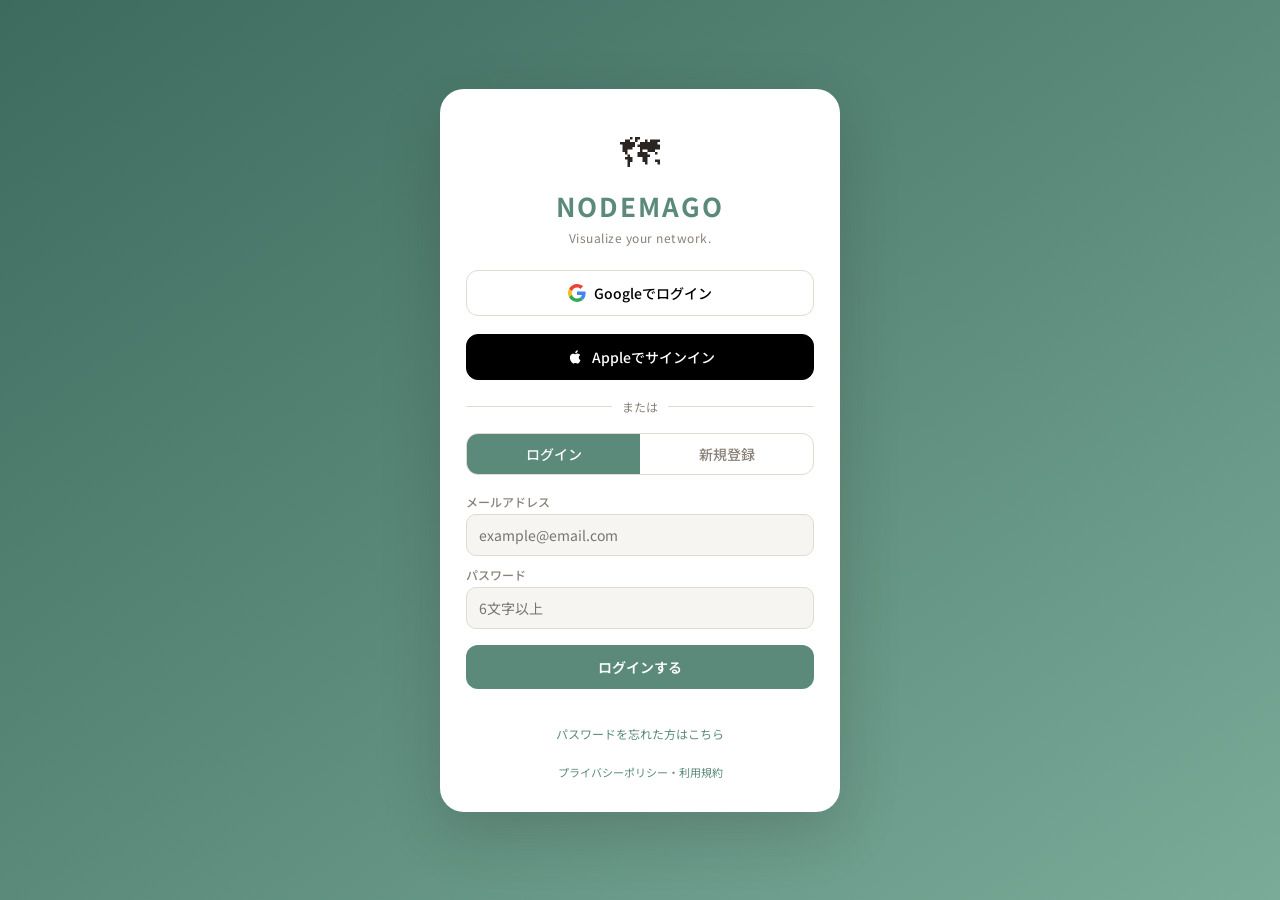
==== index.html @ d0f632e3 "編集中バナーのセーフエリア対応を配信、未使用のicons.svgを削除" ====
<!doctype html>
<html lang="en">
  <head>
    <meta charset="UTF-8" />
    <link rel="icon" type="image/svg+xml" href="./favicon-n.svg" />
    <meta name="viewport" content="width=device-width,initial-scale=1,maximum-scale=1,user-scalable=no,viewport-fit=cover" />
    <title>Nodemago</title>
    <link rel="stylesheet" href="https://fonts.googleapis.com/css2?family=Noto+Sans+JP:wght@300;400;500;700&display=swap">
    <script type="module" crossorigin src="./assets/index-s8ovEZ8E.js"></script>
    <link rel="stylesheet" crossorigin href="./assets/index-DgLiJOSO.css">
  </head>
  <body>
    <div id="root"></div>
    <script>
      // 旧アプリのService Workerの後片付け（登録が残っている端末だけで動く）
      if ('serviceWorker' in navigator) {
        navigator.serviceWorker.getRegistrations()
          .then(function (rs) { rs.forEach(function (r) { r.unregister(); }); })
          .catch(function () {});
        if (window.caches && caches.keys) {
          caches.keys()
            .then(function (ks) { ks.forEach(function (k) { caches.delete(k); }); })
            .catch(function () {});
        }
      }
    </script>
  </body>
</html>
---- assets/index-DgLiJOSO.css ----
*,:before,:after{box-sizing:border-box}::-webkit-scrollbar{width:3px}::-webkit-scrollbar-thumb{background:var(--bdr);border-radius:3px}:root{--bg:#f7f5f2;--sur:#fff;--bdr:#e0dbd0;--txt:#2a2520;--acc:#5b8a7a;--accl:#eaf3ef;--muted:#8a8078;--lightningcss-light:initial;--lightningcss-dark: ;color-scheme:light;color:var(--txt);font-synthesis:none;text-rendering:optimizelegibility;font-family:Noto Sans JP,sans-serif}body{margin:0}#root{box-sizing:border-box;flex-direction:column;width:100%;max-width:100%;height:100dvh;margin:0 auto;display:flex;overflow:hidden}h1,h2{color:var(--txt);font-weight:500}h1{letter-spacing:-1.68px;margin:32px 0;font-size:56px}@media (width<=1024px){h1{margin:20px 0;font-size:36px}}h2{letter-spacing:-.24px;margin:0 0 8px;font-size:24px;line-height:118%}@media (width<=1024px){h2{font-size:20px}}p{margin:0}code,.counter{color:var(--txt);border-radius:4px;display:inline-flex}code{background:#f4f3ec;padding:4px 8px;font-size:15px;line-height:135%}.rem-item{cursor:pointer;background:#fff;border:1px solid #e0dbd0;border-radius:8px;margin-bottom:6px;padding:8px 10px;position:relative}.rem-item.overdue{background:#fff0f0;border-color:#ffb3b3}.rem-item-name{color:#2a2520;font-size:14px;font-weight:500}.rem-item-dt{color:#5b8a7a;margin-top:2px;font-size:11px}.rem-item-memo{color:#8a8078;margin-top:2px;font-size:10px}.rem-clear-btn{color:#c0392b;cursor:pointer;background:#fff0f0;border:1px solid #ffb3b3;border-radius:8px;margin-top:6px;padding:3px 10px;font-size:11px}.bmon{margin-bottom:10px}.bmon-t{color:#5b8a7a;border-bottom:1px solid #e0dbd0;margin-bottom:4px;padding:2px 0;font-size:13px;font-weight:700}.brow{cursor:pointer;-webkit-tap-highlight-color:transparent;align-items:center;gap:6px;padding:3px 0;font-size:13px;display:flex}.brow.today{color:#a07010;background:#fffbe6;border-radius:6px;padding:3px 6px;font-weight:700}.bday-d{color:#8a8078;width:28px;font-size:12px}.hbtn{border:1px solid var(--bdr);background:var(--sur);color:var(--txt);cursor:pointer;white-space:nowrap;-webkit-tap-highlight-color:transparent;border-radius:18px;padding:5px 10px;font-family:inherit;font-size:12px;transition:all .15s}.hbtn:active{background:var(--accl);border-color:var(--acc);color:var(--acc)}.hbtn.pri{background:var(--acc);color:#fff;border-color:var(--acc)}.hbtn.pri:active{opacity:.85}.hbtn.danger{color:#c0392b;border-color:#e8d0cf}.page-tabs{background:var(--sur);border-bottom:1px solid var(--bdr);-webkit-overflow-scrolling:touch;flex-flow:row;flex-shrink:0;align-items:center;gap:6px;padding:5px 10px;display:flex;position:relative;overflow-x:auto}.ptab{border:1px solid var(--bdr);cursor:pointer;white-space:nowrap;-webkit-tap-highlight-color:transparent;border-radius:14px;padding:4px 13px;font-family:inherit;font-size:12px;transition:all .15s}.ptab.active{background:var(--acc);color:#fff;border-color:var(--acc)}.ptab:active:not(.active){background:var(--accl);border-color:var(--acc);color:var(--acc)}.pt-dash{border:1px dashed var(--bdr);cursor:pointer;color:var(--muted);-webkit-tap-highlight-color:transparent;white-space:nowrap;background:0 0;border-radius:14px;padding:4px 11px;font-family:inherit;font-size:12px}.pt-dash:active{border-color:var(--acc);color:var(--acc)}.map-name-input{color:var(--txt);cursor:text;background:0 0;border:none;outline:none;flex-shrink:1;width:auto;min-width:8ch;max-width:20ch;font-family:inherit;font-size:16px;font-weight:700}.map-name-input:focus{background:var(--accl);border-radius:6px;padding:0 4px}:root{--sab:env(safe-area-inset-bottom);--login-grad:linear-gradient(145deg, #3d6b5e 0%, #5b8a7a 50%, #7aab99 100%)}#login-ov{background:var(--login-grad);z-index:9999;justify-content:center;align-items:center;padding:20px;display:flex;position:fixed;inset:0}.login-card{background:var(--sur);-webkit-overflow-scrolling:touch;border-radius:24px;width:min(400px,100%);max-height:90dvh;padding:32px 26px;animation:.3s fadeUp;overflow-y:auto;box-shadow:0 20px 60px #2a252033}@keyframes fadeUp{0%{opacity:0;transform:translateY(16px)}to{opacity:1;transform:translateY(0)}}.login-logo{text-align:center;margin-bottom:24px}.login-logo-icon{margin-bottom:8px;font-size:40px}.login-logo-title{color:var(--acc);letter-spacing:.08em;font-size:26px;font-weight:700}.login-logo-catch{color:var(--muted);letter-spacing:.04em;margin-top:5px;font-size:12px}.btn-google{border:1px solid var(--bdr);background:var(--sur);cursor:pointer;-webkit-tap-highlight-color:transparent;border-radius:12px;justify-content:center;align-items:center;gap:8px;width:100%;margin-bottom:18px;padding:12px;font-family:inherit;font-size:14px;font-weight:500;transition:all .15s;display:flex}.btn-google:active{background:var(--accl);border-color:var(--acc)}.btn-apple{color:#fff;cursor:pointer;-webkit-tap-highlight-color:transparent;background:#000;border:1px solid #000;border-radius:12px;justify-content:center;align-items:center;gap:8px;width:100%;margin-bottom:18px;padding:12px;font-family:inherit;font-size:14px;font-weight:500;transition:all .15s;display:flex}.btn-apple:active{background:#333;border-color:#333}.login-divider{align-items:center;gap:10px;margin-bottom:18px;display:flex}.login-divider-line{background:var(--bdr);flex:1;height:1px}.login-divider-txt{color:var(--muted);font-size:12px}.login-tabs{border:1px solid var(--bdr);border-radius:12px;margin-bottom:18px;display:flex;overflow:hidden}.login-tab{color:var(--muted);cursor:pointer;-webkit-tap-highlight-color:transparent;background:0 0;border:none;flex:1;padding:10px;font-family:inherit;font-size:14px;font-weight:500;transition:all .15s}.login-tab.active{background:var(--acc);color:#fff}.login-field{margin-bottom:10px}.login-label{color:var(--muted);margin-bottom:4px;font-size:12px;font-weight:500;display:block}.login-input{border:1px solid var(--bdr);background:var(--bg);width:100%;color:var(--txt);border-radius:10px;outline:none;padding:10px 12px;font-family:inherit;font-size:14px;transition:border .15s}.login-input:focus{border-color:var(--acc)}.btn-primary{background:var(--acc);color:#fff;cursor:pointer;-webkit-tap-highlight-color:transparent;border:none;border-radius:12px;width:100%;margin-top:6px;padding:12px;font-family:inherit;font-size:14px;font-weight:600;transition:opacity .15s}.btn-primary:active{opacity:.85}.btn-text{cursor:pointer;width:100%;color:var(--acc);-webkit-tap-highlight-color:transparent;background:0 0;border:none;margin-top:4px;padding:8px;font-family:inherit;font-size:12px}.btn-text.muted{color:var(--muted)}.login-err{color:#c0392b;text-align:center;min-height:18px;margin-top:6px;font-size:12px}.login-footer{text-align:center;color:var(--muted);margin-top:14px;font-size:11px}.login-footer a{color:var(--acc);text-decoration:none}.page-tabs::-webkit-scrollbar{display:none}.sb-tabs::-webkit-scrollbar{display:none}
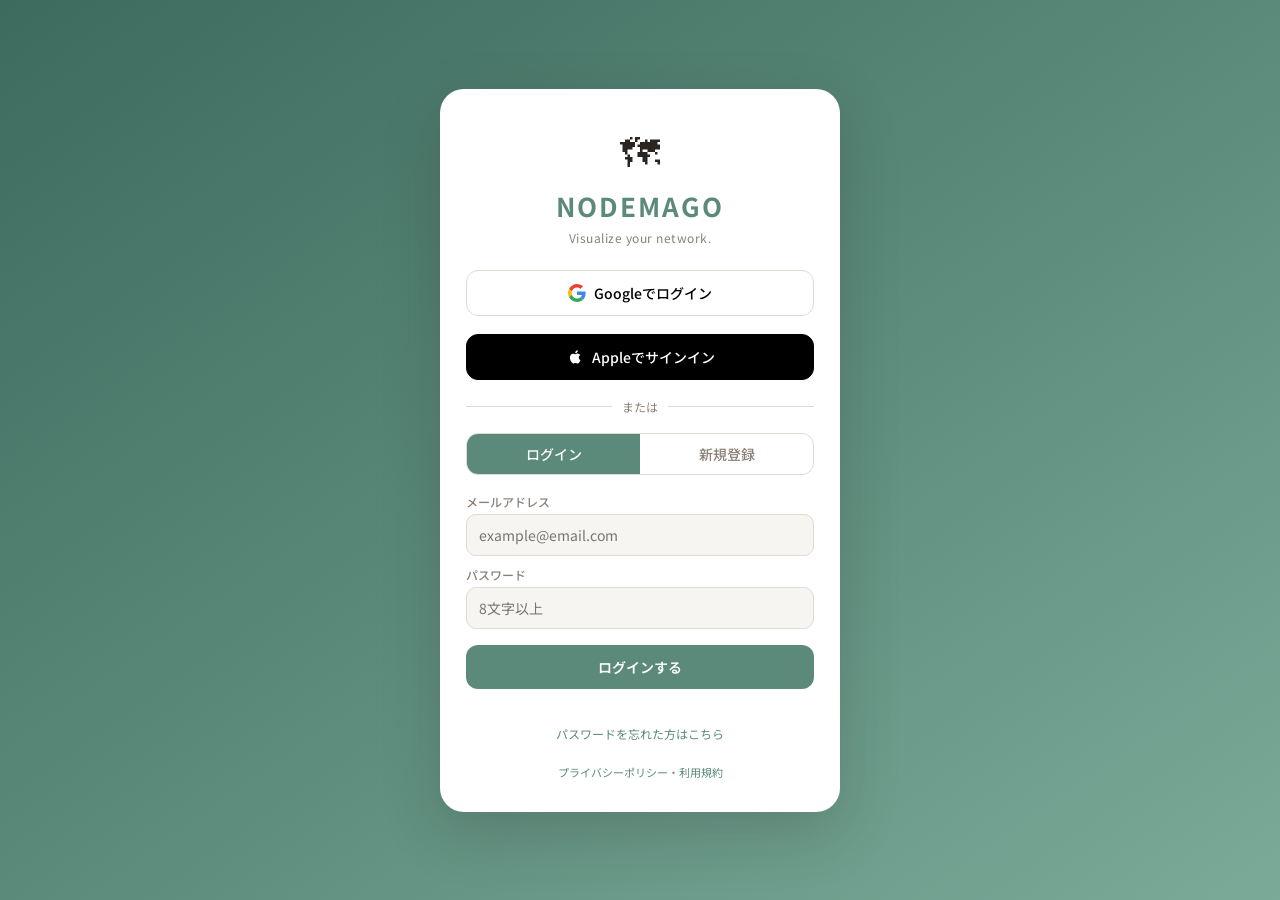
==== commit c5961823: "9/3の未配信4本を配信（持ち主名・センター名・Google連携・パスワード8文字）＋古いassets8個を掃除" ====
--- a/index.html
+++ b/index.html
@@ -6,7 +6,7 @@
     <meta name="viewport" content="width=device-width,initial-scale=1,maximum-scale=1,user-scalable=no,viewport-fit=cover" />
     <title>Nodemago</title>
     <link rel="stylesheet" href="https://fonts.googleapis.com/css2?family=Noto+Sans+JP:wght@300;400;500;700&display=swap">
-    <script type="module" crossorigin src="./assets/index-s8ovEZ8E.js"></script>
+    <script type="module" crossorigin src="./assets/index-ClEiTndj.js"></script>
     <link rel="stylesheet" crossorigin href="./assets/index-DgLiJOSO.css">
   </head>
   <body>
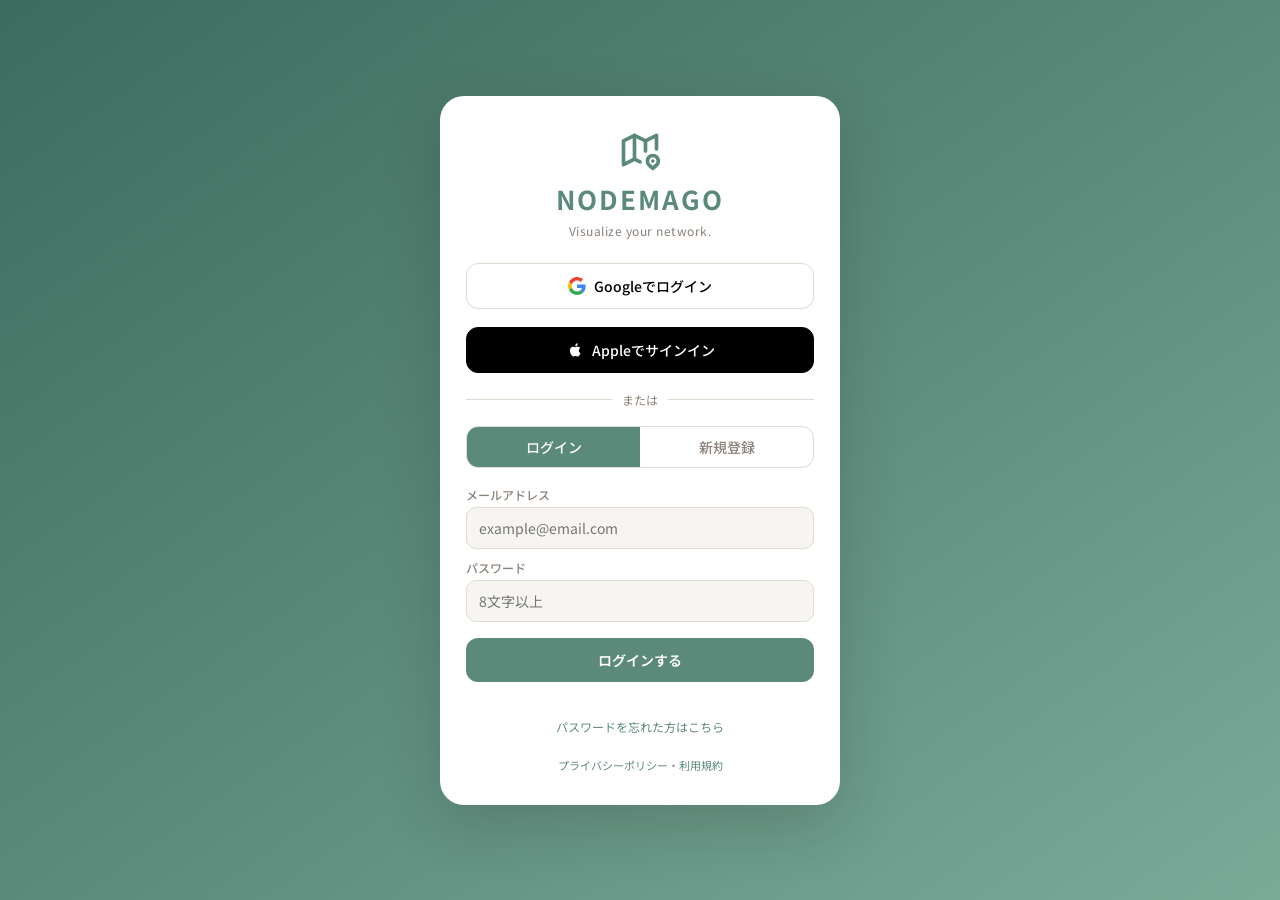
==== commit 7f896f21: "10/22 配信：9/5 から未配信の直しをまとめて本番へ（作業場所 37cee66 の版）" ====
--- a/index.html
+++ b/index.html
@@ -6,8 +6,8 @@
     <meta name="viewport" content="width=device-width,initial-scale=1,maximum-scale=1,user-scalable=no,viewport-fit=cover" />
     <title>Nodemago</title>
     <link rel="stylesheet" href="https://fonts.googleapis.com/css2?family=Noto+Sans+JP:wght@300;400;500;700&display=swap">
-    <script type="module" crossorigin src="./assets/index-ClEiTndj.js"></script>
-    <link rel="stylesheet" crossorigin href="./assets/index-DgLiJOSO.css">
+    <script type="module" crossorigin src="./assets/index-5N28o8SV.js"></script>
+    <link rel="stylesheet" crossorigin href="./assets/index-BmdaWgcS.css">
   </head>
   <body>
     <div id="root"></div>
--- a/assets/index-BmdaWgcS.css
+++ b/assets/index-BmdaWgcS.css
@@ -0,0 +1 @@
+*,:before,:after{box-sizing:border-box}::-webkit-scrollbar{width:3px}::-webkit-scrollbar-thumb{background:var(--bdr);border-radius:3px}:root{--bg:#f7f5f2;--sur:#fff;--bdr:#e0dbd0;--txt:#2a2520;--acc:#5b8a7a;--accl:#eaf3ef;--muted:#8a8078;--lightningcss-light:initial;--lightningcss-dark: ;color-scheme:light;color:var(--txt);font-synthesis:none;text-rendering:optimizelegibility;font-family:Noto Sans JP,sans-serif}body{margin:0}html{-webkit-tap-highlight-color:transparent}button:active:not(:disabled){opacity:.35}.tap-row:active:not(:has(button:active)){box-shadow:inset 0 0 0 999px #2a252014}.tap:active{opacity:.35}#root{box-sizing:border-box;flex-direction:column;width:100%;max-width:100%;height:100dvh;margin:0 auto;display:flex;overflow:hidden}h1,h2{color:var(--txt);font-weight:500}h1{letter-spacing:-1.68px;margin:32px 0;font-size:56px}@media (width<=1024px){h1{margin:20px 0;font-size:36px}}h2{letter-spacing:-.24px;margin:0 0 8px;font-size:24px;line-height:118%}@media (width<=1024px){h2{font-size:20px}}p{margin:0}code,.counter{color:var(--txt);border-radius:4px;display:inline-flex}code{background:#f4f3ec;padding:4px 8px;font-size:15px;line-height:135%}.rem-item{cursor:pointer;background:#fff;border:1px solid #e0dbd0;border-radius:8px;margin-bottom:6px;padding:8px 10px;position:relative}.rem-item.overdue{background:#fff0f0;border-color:#ffb3b3}.rem-item-name{color:#2a2520;font-size:14px;font-weight:500}.rem-item-dt{color:#5b8a7a;margin-top:2px;font-size:11px}.rem-item-memo{color:#8a8078;margin-top:2px;font-size:10px}.rem-clear-btn{color:#c0392b;cursor:pointer;background:#fff0f0;border:1px solid #ffb3b3;border-radius:8px;margin-top:6px;padding:3px 10px;font-size:11px}.bmon{margin-bottom:10px}.bmon-t{color:#5b8a7a;border-bottom:1px solid #e0dbd0;margin-bottom:4px;padding:2px 0;font-size:13px;font-weight:700}.brow{cursor:pointer;-webkit-tap-highlight-color:transparent;align-items:center;gap:6px;padding:3px 0;font-size:13px;display:flex}.brow.today{color:#a07010;background:#fffbe6;border-radius:6px;padding:3px 6px;font-weight:700}.bday-d{color:#8a8078;width:28px;font-size:12px}.hbtn{border:1px solid var(--bdr);background:var(--sur);color:var(--txt);cursor:pointer;white-space:nowrap;-webkit-tap-highlight-color:transparent;border-radius:18px;padding:5px 10px;font-family:inherit;font-size:12px;transition:all .15s}.island-top{min-width:44px;height:44px;color:var(--txt);cursor:pointer;white-space:nowrap;-webkit-tap-highlight-color:transparent;background:#fff;border:1px solid #ccc;border-radius:22px;justify-content:center;align-items:center;padding:0 14px;font-family:inherit;font-size:14px;display:inline-flex;box-shadow:0 1px 4px #0000001a}.hbtn.pri{background:var(--acc);color:#fff;border-color:var(--acc)}.hbtn.danger{color:#c0392b;border-color:#e8d0cf}.page-tabs{background:var(--sur);border-bottom:1px solid var(--bdr);-webkit-overflow-scrolling:touch;flex-flow:row;flex-shrink:0;align-items:center;gap:6px;padding:5px 10px;display:flex;position:relative;overflow-x:auto}.ptab{border:1px solid var(--bdr);cursor:pointer;white-space:nowrap;-webkit-tap-highlight-color:transparent;border-radius:14px;padding:4px 13px;font-family:inherit;font-size:12px;transition:all .15s}.ptab.active{background:var(--acc);color:#fff;border-color:var(--acc)}.ptab:active:not(.active){background:var(--accl);border-color:var(--acc);color:var(--acc)}.pt-dash{border:1px dashed var(--bdr);cursor:pointer;color:var(--muted);-webkit-tap-highlight-color:transparent;white-space:nowrap;background:0 0;border-radius:14px;padding:4px 11px;font-family:inherit;font-size:12px}.pt-dash:active{border-color:var(--acc);color:var(--acc)}.map-name-input{color:var(--txt);cursor:text;background:0 0;border:none;outline:none;flex-shrink:1;width:auto;min-width:8ch;max-width:20ch;font-family:inherit;font-size:16px;font-weight:700}.map-name-input:focus{background:var(--accl);border-radius:6px;padding:0 4px}:root{--sab:env(safe-area-inset-bottom);--login-grad:linear-gradient(145deg, #3d6b5e 0%, #5b8a7a 50%, #7aab99 100%)}#login-ov{background:var(--login-grad);z-index:9999;justify-content:center;align-items:center;padding:20px;display:flex;position:fixed;inset:0}.login-card{background:var(--sur);-webkit-overflow-scrolling:touch;border-radius:24px;width:min(400px,100%);max-height:90dvh;padding:32px 26px;animation:.3s fadeUp;overflow-y:auto;box-shadow:0 20px 60px #2a252033}@keyframes fadeUp{0%{opacity:0;transform:translateY(16px)}to{opacity:1;transform:translateY(0)}}.login-logo{text-align:center;margin-bottom:24px}.login-logo-icon{color:var(--acc);margin-bottom:8px}.login-logo-title{color:var(--acc);letter-spacing:.08em;font-size:26px;font-weight:700}.login-logo-catch{color:var(--muted);letter-spacing:.04em;margin-top:5px;font-size:12px}.btn-google{border:1px solid var(--bdr);background:var(--sur);cursor:pointer;-webkit-tap-highlight-color:transparent;border-radius:12px;justify-content:center;align-items:center;gap:8px;width:100%;margin-bottom:18px;padding:12px;font-family:inherit;font-size:14px;font-weight:500;transition:all .15s;display:flex}.btn-apple{color:#fff;cursor:pointer;-webkit-tap-highlight-color:transparent;background:#000;border:1px solid #000;border-radius:12px;justify-content:center;align-items:center;gap:8px;width:100%;margin-bottom:18px;padding:12px;font-family:inherit;font-size:14px;font-weight:500;transition:all .15s;display:flex}.login-divider{align-items:center;gap:10px;margin-bottom:18px;display:flex}.login-divider-line{background:var(--bdr);flex:1;height:1px}.login-divider-txt{color:var(--muted);font-size:12px}.login-tabs{border:1px solid var(--bdr);border-radius:12px;margin-bottom:18px;display:flex;overflow:hidden}.login-tab{color:var(--muted);cursor:pointer;-webkit-tap-highlight-color:transparent;background:0 0;border:none;flex:1;padding:10px;font-family:inherit;font-size:14px;font-weight:500;transition:all .15s}.login-tab.active{background:var(--acc);color:#fff}.login-field{margin-bottom:10px}.login-label{color:var(--muted);margin-bottom:4px;font-size:12px;font-weight:500;display:block}.login-input{border:1px solid var(--bdr);background:var(--bg);width:100%;color:var(--txt);border-radius:10px;outline:none;padding:10px 12px;font-family:inherit;font-size:14px;transition:border .15s}.login-input:focus{border-color:var(--acc)}.btn-primary{background:var(--acc);color:#fff;cursor:pointer;-webkit-tap-highlight-color:transparent;border:none;border-radius:12px;width:100%;margin-top:6px;padding:12px;font-family:inherit;font-size:14px;font-weight:600;transition:opacity .15s}.btn-text{cursor:pointer;width:100%;color:var(--acc);-webkit-tap-highlight-color:transparent;background:0 0;border:none;margin-top:4px;padding:8px;font-family:inherit;font-size:12px}.btn-text.muted{color:var(--muted)}.login-err{color:#c0392b;text-align:center;min-height:18px;margin-top:6px;font-size:12px}.login-footer{text-align:center;color:var(--muted);margin-top:14px;font-size:11px}.login-footer a{color:var(--acc);text-decoration:none}.page-tabs::-webkit-scrollbar{display:none}.sb-tabs::-webkit-scrollbar{display:none}
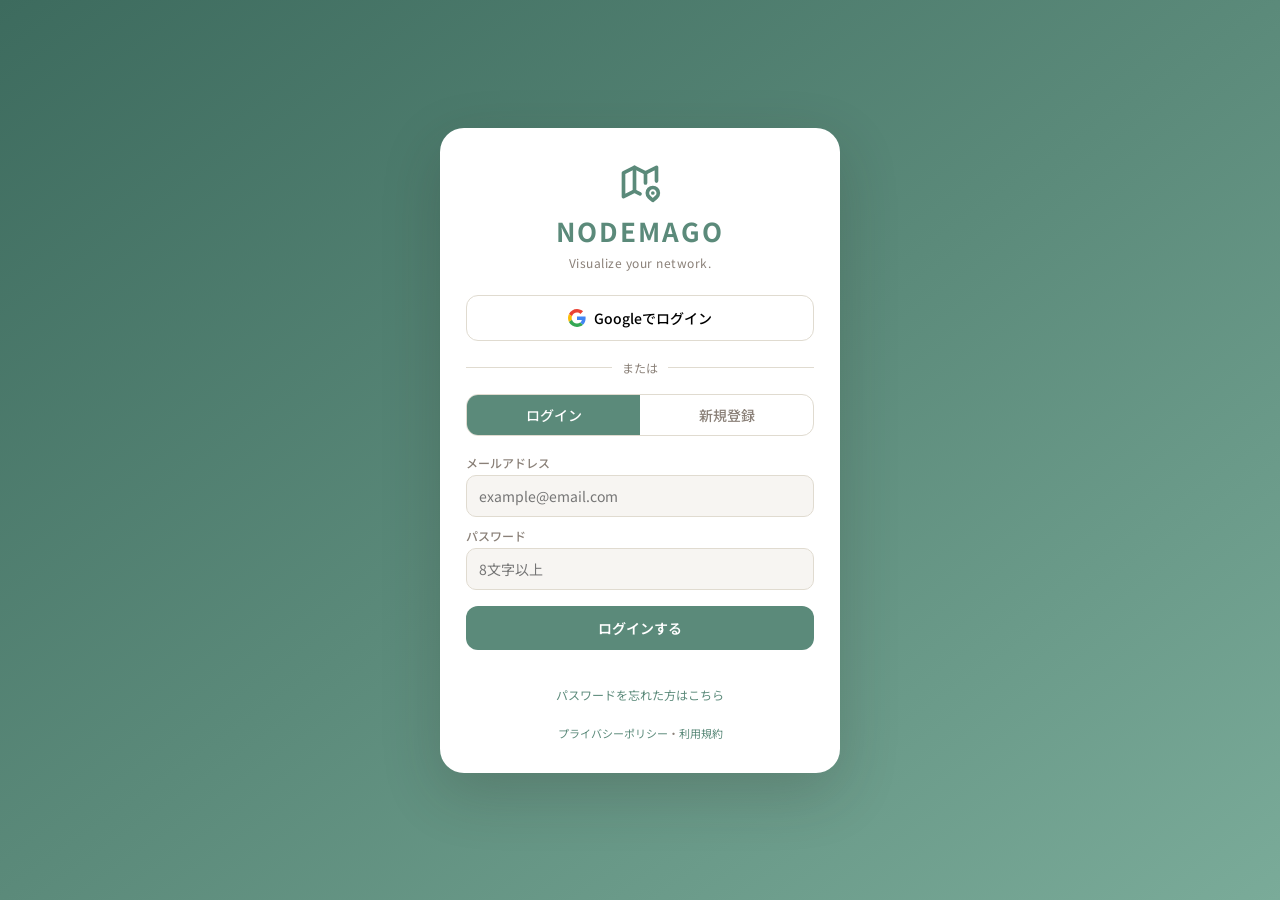
==== commit 28bacbd7: "10/23 配信：ログイン画面の Apple ボタンを隠す＋R72・R99・R104・R105・R106・R108・R112（作業場所 afcecaa の版）" ====
--- a/index.html
+++ b/index.html
@@ -6,7 +6,7 @@
     <meta name="viewport" content="width=device-width,initial-scale=1,maximum-scale=1,user-scalable=no,viewport-fit=cover" />
     <title>Nodemago</title>
     <link rel="stylesheet" href="https://fonts.googleapis.com/css2?family=Noto+Sans+JP:wght@300;400;500;700&display=swap">
-    <script type="module" crossorigin src="./assets/index-5N28o8SV.js"></script>
+    <script type="module" crossorigin src="./assets/index-szsAu972.js"></script>
     <link rel="stylesheet" crossorigin href="./assets/index-BmdaWgcS.css">
   </head>
   <body>
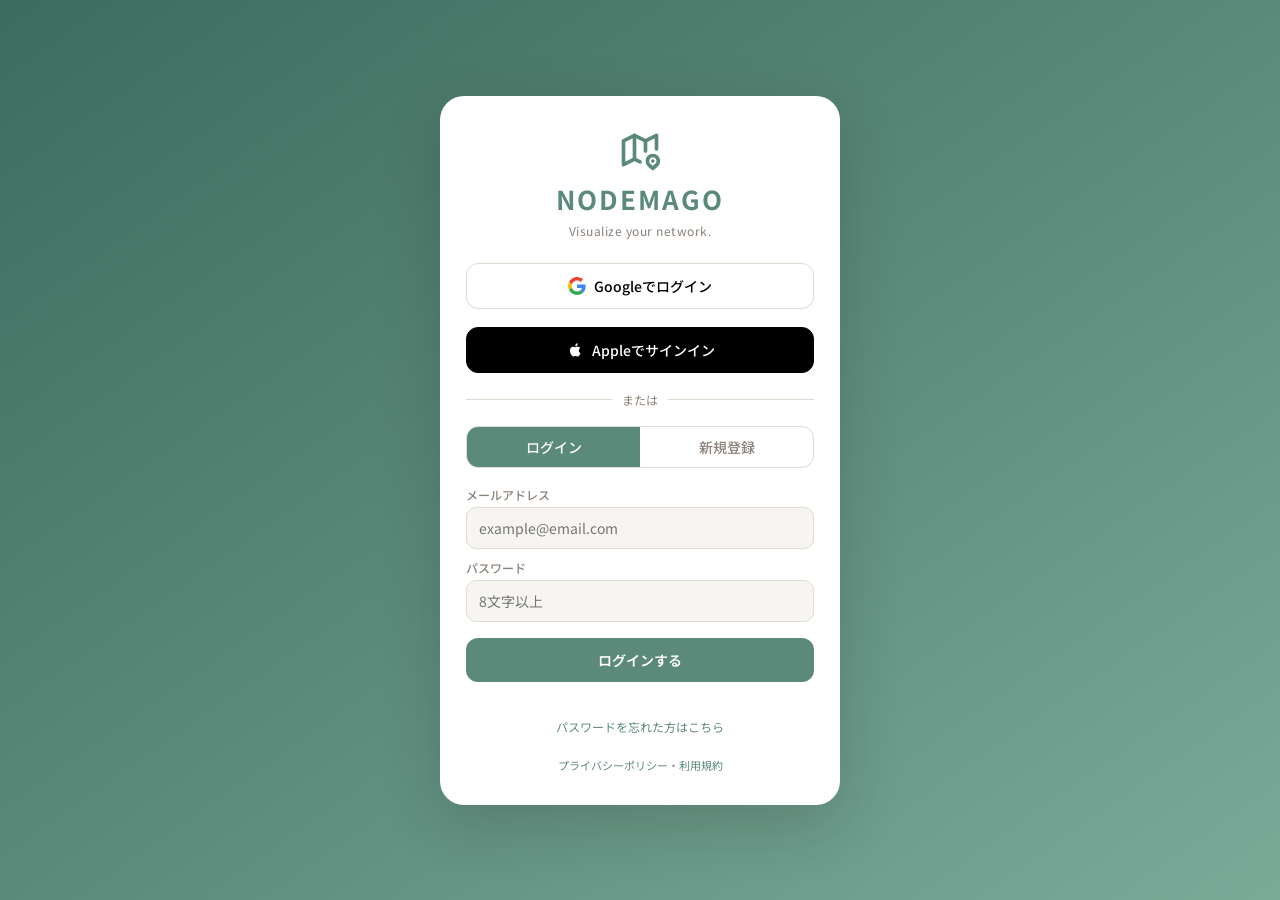
==== commit 0414259a: "R19 Appleボタン復帰ほか 10/24〜10/26 の直しを配信（作業場所 34c4c4d）" ====
--- a/index.html
+++ b/index.html
@@ -6,8 +6,8 @@
     <meta name="viewport" content="width=device-width,initial-scale=1,maximum-scale=1,user-scalable=no,viewport-fit=cover" />
     <title>Nodemago</title>
     <link rel="stylesheet" href="https://fonts.googleapis.com/css2?family=Noto+Sans+JP:wght@300;400;500;700&display=swap">
-    <script type="module" crossorigin src="./assets/index-szsAu972.js"></script>
-    <link rel="stylesheet" crossorigin href="./assets/index-BmdaWgcS.css">
+    <script type="module" crossorigin src="./assets/index-BlbzQuHe.js"></script>
+    <link rel="stylesheet" crossorigin href="./assets/index-DvoIkKLS.css">
   </head>
   <body>
     <div id="root"></div>
--- a/assets/index-DvoIkKLS.css
+++ b/assets/index-DvoIkKLS.css
@@ -0,0 +1 @@
+*,:before,:after{box-sizing:border-box}::-webkit-scrollbar{width:3px}::-webkit-scrollbar-thumb{background:var(--bdr);border-radius:3px}:root{--bg:#f7f5f2;--sur:#fff;--bdr:#e0dbd0;--txt:#2a2520;--acc:#5b8a7a;--accl:#eaf3ef;--muted:#8a8078;--lightningcss-light:initial;--lightningcss-dark: ;color-scheme:light;color:var(--txt);font-synthesis:none;text-rendering:optimizelegibility;font-family:Noto Sans JP,sans-serif}body{margin:0}html{-webkit-tap-highlight-color:transparent}button:active:not(:disabled){opacity:.35}.tap-row:active:not(:has(button:active)){box-shadow:inset 0 0 0 999px #2a252014}.tap:active{opacity:.35}#root{box-sizing:border-box;flex-direction:column;width:100%;max-width:100%;height:100dvh;margin:0 auto;display:flex;overflow:hidden}h1,h2{color:var(--txt);font-weight:500}h1{letter-spacing:-1.68px;margin:32px 0;font-size:56px}@media (width<=1024px){h1{margin:20px 0;font-size:36px}}h2{letter-spacing:-.24px;margin:0 0 8px;font-size:24px;line-height:118%}@media (width<=1024px){h2{font-size:20px}}p{margin:0}code,.counter{color:var(--txt);border-radius:4px;display:inline-flex}code{background:#f4f3ec;padding:4px 8px;font-size:15px;line-height:135%}.rem-item{cursor:pointer;background:#fff;border:1px solid #e0dbd0;border-radius:8px;margin-bottom:6px;padding:8px 10px;position:relative}.rem-item.overdue{background:#fff0f0;border-color:#ffb3b3}.rem-item-name{color:#2a2520;font-size:14px;font-weight:500}.rem-item-dt{color:#5b8a7a;margin-top:2px;font-size:11px}.rem-item-memo{color:#8a8078;margin-top:2px;font-size:10px}.rem-clear-btn{color:#c0392b;cursor:pointer;background:#fff0f0;border:1px solid #ffb3b3;border-radius:8px;margin-top:6px;padding:3px 10px;font-size:11px}.bmon{margin-bottom:10px}.bmon-t{color:#5b8a7a;border-bottom:1px solid #e0dbd0;margin-bottom:4px;padding:2px 0;font-size:13px;font-weight:700}.brow{cursor:pointer;-webkit-tap-highlight-color:transparent;align-items:center;gap:6px;padding:3px 0;font-size:13px;display:flex}.brow.today{color:#a07010;background:#fffbe6;border-radius:6px;padding:3px 6px;font-weight:700}.bday-d{color:#8a8078;width:28px;font-size:12px}.hbtn{border:1px solid var(--bdr);background:var(--sur);color:var(--txt);cursor:pointer;white-space:nowrap;-webkit-tap-highlight-color:transparent;border-radius:18px;padding:5px 10px;font-family:inherit;font-size:12px;transition:all .15s}.island-top{min-width:44px;height:44px;color:var(--txt);cursor:pointer;white-space:nowrap;-webkit-tap-highlight-color:transparent;background:#fff;border:1px solid #ccc;border-radius:22px;justify-content:center;align-items:center;padding:0 14px;font-family:inherit;font-size:14px;display:inline-flex;box-shadow:0 1px 4px #0000001a}.hbtn.pri{background:var(--acc);color:#fff;border-color:var(--acc)}.hbtn.danger{color:#c0392b;border-color:#e8d0cf}.page-tabs{background:var(--sur);border-bottom:1px solid var(--bdr);-webkit-overflow-scrolling:touch;flex-flow:row;flex-shrink:0;align-items:center;gap:6px;padding:5px 10px;display:flex;position:relative;overflow-x:auto}.ptab{border:1px solid var(--bdr);cursor:pointer;white-space:nowrap;-webkit-tap-highlight-color:transparent;border-radius:14px;padding:4px 13px;font-family:inherit;font-size:12px;transition:all .15s}.ptab.active{background:var(--acc);color:#fff;border-color:var(--acc)}.ptab:active:not(.active){background:var(--accl);border-color:var(--acc);color:var(--acc)}.pt-dash{border:1px dashed var(--bdr);cursor:pointer;color:var(--muted);-webkit-tap-highlight-color:transparent;white-space:nowrap;background:0 0;border-radius:14px;padding:4px 11px;font-family:inherit;font-size:12px}.pt-dash:active{border-color:var(--acc);color:var(--acc)}.map-name-input{color:var(--txt);cursor:text;background:0 0;border:none;outline:none;flex-shrink:1;width:auto;min-width:8ch;max-width:20ch;font-family:inherit;font-size:16px;font-weight:700}.map-name-input:focus{background:var(--accl);border-radius:6px;padding:0 4px}:root{--sab:env(safe-area-inset-bottom);--login-grad:linear-gradient(145deg, #3d6b5e 0%, #5b8a7a 50%, #7aab99 100%)}#login-ov{background:var(--login-grad);z-index:9999;justify-content:center;align-items:center;padding:20px;display:flex;position:fixed;inset:0}.login-card{background:var(--sur);-webkit-overflow-scrolling:touch;border-radius:24px;width:min(400px,100%);max-height:90dvh;padding:32px 26px;animation:.3s fadeUp;overflow-y:auto;box-shadow:0 20px 60px #2a252033}@keyframes fadeUp{0%{opacity:0;transform:translateY(16px)}to{opacity:1;transform:translateY(0)}}.login-logo{text-align:center;margin-bottom:24px}.login-logo-icon{color:var(--acc);margin-bottom:8px}.login-logo-title{color:var(--acc);letter-spacing:.08em;font-size:26px;font-weight:700}.login-logo-catch{color:var(--muted);letter-spacing:.04em;margin-top:5px;font-size:12px}.btn-google{border:1px solid var(--bdr);background:var(--sur);cursor:pointer;-webkit-tap-highlight-color:transparent;border-radius:12px;justify-content:center;align-items:center;gap:8px;width:100%;margin-bottom:18px;padding:12px;font-family:inherit;font-size:14px;font-weight:500;transition:all .15s;display:flex}.btn-apple{color:#fff;cursor:pointer;-webkit-tap-highlight-color:transparent;background:#000;border:1px solid #000;border-radius:12px;justify-content:center;align-items:center;gap:8px;width:100%;margin-bottom:18px;padding:12px;font-family:inherit;font-size:14px;font-weight:500;transition:all .15s;display:flex}.login-divider{align-items:center;gap:10px;margin-bottom:18px;display:flex}.login-divider-line{background:var(--bdr);flex:1;height:1px}.login-divider-txt{color:var(--muted);font-size:12px}.login-tabs{border:1px solid var(--bdr);border-radius:12px;margin-bottom:18px;display:flex;overflow:hidden}.login-tab{color:var(--muted);cursor:pointer;-webkit-tap-highlight-color:transparent;background:0 0;border:none;flex:1;padding:10px;font-family:inherit;font-size:14px;font-weight:500;transition:all .15s}.login-tab.active{background:var(--acc);color:#fff}.login-field{margin-bottom:10px}.login-label{color:var(--muted);margin-bottom:4px;font-size:12px;font-weight:500;display:block}.login-input{border:1px solid var(--bdr);background:var(--bg);width:100%;color:var(--txt);border-radius:10px;outline:none;padding:10px 12px;font-family:inherit;font-size:14px;transition:border .15s}.login-input:focus{border-color:var(--acc)}.btn-primary{background:var(--acc);color:#fff;cursor:pointer;-webkit-tap-highlight-color:transparent;border:none;border-radius:12px;width:100%;margin-top:6px;padding:12px;font-family:inherit;font-size:14px;font-weight:600;transition:opacity .15s}.btn-text{cursor:pointer;width:100%;color:var(--acc);-webkit-tap-highlight-color:transparent;background:0 0;border:none;margin-top:4px;padding:8px;font-family:inherit;font-size:12px}.btn-text.muted{color:var(--muted)}.login-err{color:#c0392b;text-align:center;min-height:18px;margin-top:6px;font-size:12px}.login-footer{text-align:center;color:var(--muted);margin-top:14px;font-size:11px}.login-footer a{color:var(--acc);text-decoration:none}.page-tabs::-webkit-scrollbar{display:none}.sb-tabs::-webkit-scrollbar{display:none}@keyframes r115spin{to{transform:rotate(360deg)}}.r115-spin{animation:.9s linear infinite r115spin}
